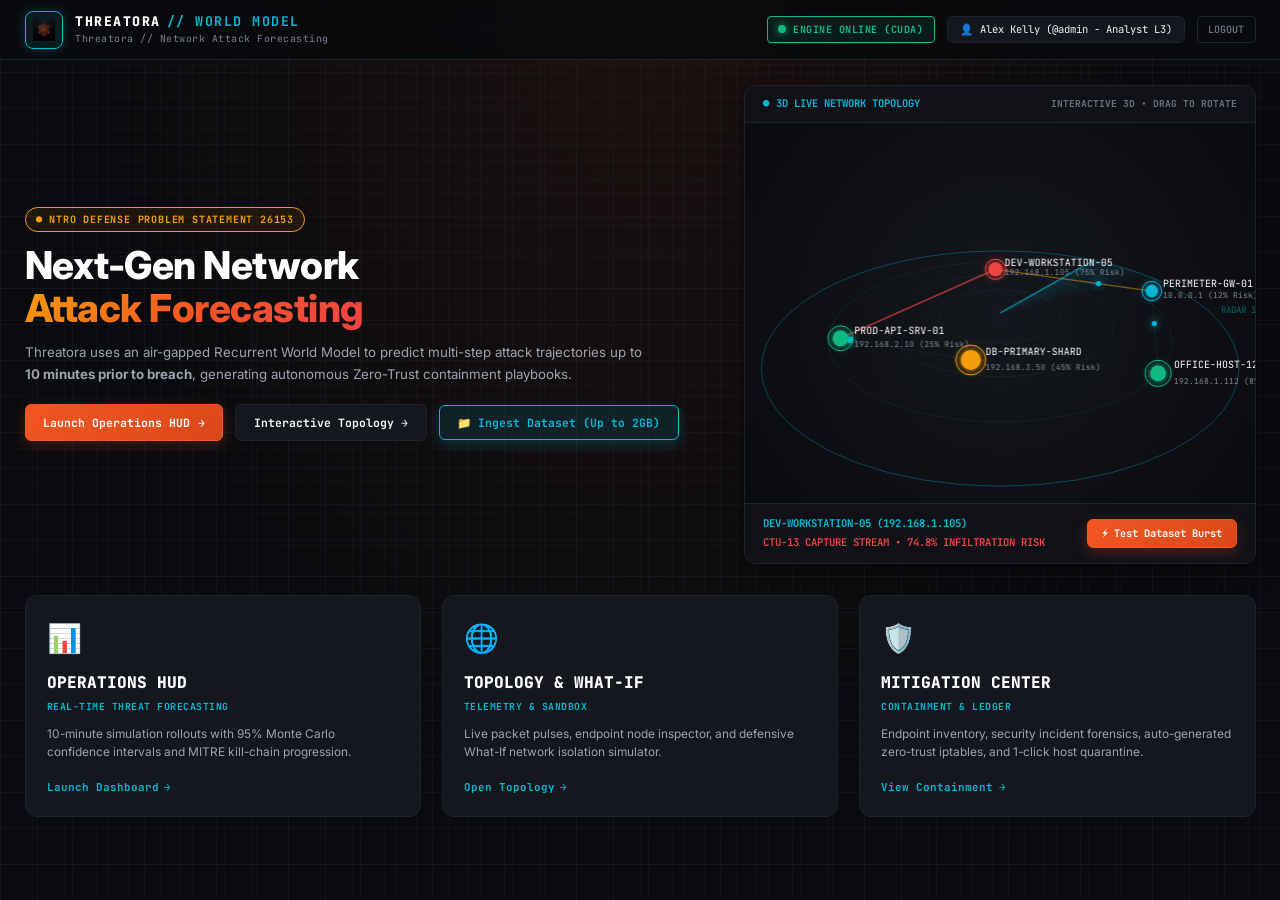
==== templates/index.html @ 0b809f0c "feat: complete Threatora defense terminal, 2.5GB chunked ingestion, SSE streaming, and full document" ====
<!DOCTYPE html>
<html lang="en">
<head>
  <meta charset="UTF-8">
  <meta name="viewport" content="width=device-width, initial-scale=1.0">
  <title>Threatora // Attack Forecasting World Model (NTRO PS 26153)</title>

  <!-- Google Fonts: Inter & JetBrains Mono -->
  <link rel="preconnect" href="https://fonts.googleapis.com">
  <link rel="preconnect" href="https://fonts.gstatic.com" crossorigin>
  <link href="https://fonts.googleapis.com/css2?family=Inter:wght@400;500;600;700;800&family=JetBrains+Mono:wght@400;600;700;800&display=swap" rel="stylesheet">

  <!-- Retro Cyber Defense Design System -->
  <link rel="stylesheet" href="/static/css/cyberpunk.css">
  <link rel="stylesheet" href="/static/css/style.css">
  <link rel="icon" type="image/png" href="/static/images/threatora_logo.png">
</head>
<body>

  <!-- Top Navigation Bar -->
  <header class="topbar">
    <a href="/" class="brand-wrapper">
      <div class="brand-shield">
        <img src="/static/images/threatora_logo.png" alt="Threatora Shield Logo" onerror="this.src='/server/static/images/threatora_logo.png'">
      </div>
      <div class="brand-text">
        <div class="brand-title">
          <span>THREATORA</span>
          <span class="accent-cyan">// WORLD MODEL</span>
        </div>
        <div class="brand-subtitle">Threatora // Network Attack Forecasting</div>
      </div>
    </a>

    <div class="topbar-right">
      <!-- Engine Online Status Badge -->
      <div class="status-badge" id="engineStatusBadge">
        <span class="led-pulse"></span>
        <span>ENGINE ONLINE (CUDA)</span>
      </div>

      <!-- User Chip -->
      <div class="user-chip" id="userChip">
        <span class="user-chip-icon">👤</span>
        <span id="userChipText">Alex Kelly (@admin - Analyst L3)</span>
      </div>

      <!-- Logout Button -->
      <a href="/logout" class="btn-logout">LOGOUT</a>
    </div>
  </header>

  <!-- Main Container -->
  <main class="app-container">

    <!-- Sub-Header & Hero Section -->
    <section class="hero-section">
      <!-- Hero Left: Title, Badges, and Action Bar -->
      <div class="hero-left">
        <div class="category-pill">
          <span>●</span>
          <span>NTRO DEFENSE PROBLEM STATEMENT 26153</span>
        </div>

        <h1 class="main-heading">
          Next-Gen Network<br>
          <span class="accent-gradient">Attack Forecasting</span>
        </h1>

        <p class="hero-subtitle">
          Threatora uses an air-gapped Recurrent World Model to predict multi-step attack trajectories up to <strong>10 minutes prior to breach</strong>, generating autonomous Zero-Trust containment playbooks.
        </p>

        <!-- Action Bar -->
        <div class="action-bar">
          <a href="/dashboard" class="btn-cyber btn-primary">
            <span>Launch Operations HUD</span>
            <span>&rarr;</span>
          </a>
          <a href="/visualizations" class="btn-cyber btn-secondary">
            <span>Interactive Topology</span>
            <span>&rarr;</span>
          </a>
          <button type="button" class="btn-cyber btn-ingest" id="btnIngestDataset">
            <span>📁 Ingest Dataset (Up to 2GB)</span>
          </button>
          <!-- Hidden Chunk File Input -->
          <input type="file" id="chunkFileInput" accept=".pcap,.pcapng,.cap,.csv,.tsv,.txt,.binetflow" style="display: none;">
        </div>

        <!-- 10MB Chunked Upload Progress Bar -->
        <div class="upload-progress-container" id="uploadProgressContainer">
          <div class="upload-progress-info">
            <span id="uploadProgressChunks">Chunk 0/0</span>
            <span id="uploadProgressBytes">0 MB / 0 MB</span>
            <span id="uploadProgressPct" style="color: var(--neon-cyan); font-weight: 700;">0%</span>
          </div>
          <div class="upload-progress-track">
            <div class="upload-progress-fill" id="uploadProgressFill"></div>
          </div>
        </div>
      </div>

      <!-- Hero Right: 3D Topology Radar -->
      <div class="hero-right">
        <div class="radar-card">
          <div class="radar-header">
            <div class="radar-header-left">
              <span>●</span>
              <span>3D LIVE NETWORK TOPOLOGY</span>
            </div>
            <div class="radar-header-right">INTERACTIVE 3D &bull; DRAG TO ROTATE</div>
          </div>

          <div class="radar-canvas-wrap">
            <canvas id="radarCanvas"></canvas>
          </div>

          <div class="radar-footer">
            <div class="radar-readout">
              <span class="radar-readout-node">DEV-WORKSTATION-05 (192.168.1.105)</span>
              <span class="radar-readout-risk" id="targetNodeRisk">CTU-13 CAPTURE STREAM &bull; 74.8% INFILTRATION RISK</span>
            </div>
            <button type="button" class="btn-cyber btn-primary" id="btnDatasetBurst" style="padding: 0.45rem 1rem; font-size: 0.74rem;">
              <span>⚡ Test Dataset Burst</span>
            </button>
          </div>
        </div>
      </div>
    </section>

    <!-- Three Module Cards Grid -->
    <section class="modules-grid">
      <!-- Card 1: Operations HUD -->
      <a href="/dashboard" class="module-card">
        <div>
          <div class="module-icon">📊</div>
          <h2 class="module-title">OPERATIONS HUD</h2>
          <div class="module-tag">REAL-TIME THREAT FORECASTING</div>
          <p class="module-desc">
            10-minute simulation rollouts with 95% Monte Carlo confidence intervals and MITRE kill-chain progression.
          </p>
        </div>
        <div class="module-link">
          <span>Launch Dashboard</span>
          <span>&rarr;</span>
        </div>
      </a>

      <!-- Card 2: Topology & What-If -->
      <a href="/visualizations" class="module-card">
        <div>
          <div class="module-icon">🌐</div>
          <h2 class="module-title">TOPOLOGY & WHAT-IF</h2>
          <div class="module-tag">TELEMETRY & SANDBOX</div>
          <p class="module-desc">
            Live packet pulses, endpoint node inspector, and defensive What-If network isolation simulator.
          </p>
        </div>
        <div class="module-link">
          <span>Open Topology</span>
          <span>&rarr;</span>
        </div>
      </a>

      <!-- Card 3: Mitigation Center -->
      <a href="/mitigation" class="module-card">
        <div>
          <div class="module-icon">🛡️</div>
          <h2 class="module-title">MITIGATION CENTER</h2>
          <div class="module-tag">CONTAINMENT & LEDGER</div>
          <p class="module-desc">
            Endpoint inventory, security incident forensics, auto-generated zero-trust iptables, and 1-click host quarantine.
          </p>
        </div>
        <div class="module-link">
          <span>View Containment</span>
          <span>&rarr;</span>
        </div>
      </a>
    </section>

  </main>

  <!-- Zero-Trust 403 Access Denied Role Elevation Modal -->
  <div class="modal-backdrop" id="accessDeniedModal" onclick="if(event.target===this)closeModal()">
    <div class="modal-window">
      <div class="modal-header">
        <div class="modal-title">
          <span>⛔</span>
          <span>403 Access Denied // Elevated Clearance Required</span>
        </div>
        <button type="button" class="modal-close" onclick="closeModal()">&times;</button>
      </div>
      <div class="modal-body">
        <div class="modal-alert-box">
          <div class="modal-alert-heading">Zero-Trust Policy Enforcement</div>
          <div class="modal-alert-desc" id="modalDeniedReason">
            Action requires elevated operational clearance.
          </div>
        </div>
        <p class="modal-text">
          Containment operations, raw packet burst injection, and host isolation are strictly restricted to Level 5 operational personnel under defense directive NTRO PS 26153.
        </p>
      </div>
      <div class="modal-footer">
        <button type="button" class="btn-cyber btn-secondary" onclick="closeModal()">Dismiss</button>
        <button type="button" class="btn-cyber btn-elevate" id="btnElevateRole">
          <span>⚡ Elevate to Chief CISO (Level 5)</span>
        </button>
      </div>
    </div>
  </div>

  <!-- Toast Container -->
  <div class="toast-container" id="toastContainer"></div>

  <!-- JavaScript Scripts -->
  <script src="/static/js/topology.js"></script>
  <script src="/static/js/app.js"></script>

</body>
</html>
---- static/css/cyberpunk.css ----
/**
 * Threatora Tactical Cyberpunk SOC Design System (NTRO PS 26153)
 * High-Performance Enterprise Cyber Defense & Network Traffic World Model UI
 * 100% English Interface
 */

:root {
  /* Dark Cyberpunk / Defense Terminal Canvas & Container Layers */
  --bg-space: #0a0b0e;         /* Deep terminal canvas (#0a0b0e) */
  --bg-base: #101217;          /* Base structural background */
  --bg-surface: #14171d;       /* Card containers (#14171d) */
  --bg-card: #14171d;          /* Card containers (#14171d) */
  --bg-card-hover: #1b2028;    /* Interactive card hover */
  --bg-glass: rgba(20, 23, 29, 0.94);

  /* Terminal Cyan / Teal (#06b6d4) Signature Terminal Accent */
  --neon-cyan: #06b6d4;        /* Terminal Cyan (#06b6d4) */
  --neon-cyan-glow: rgba(6, 182, 212, 0.28);
  --neon-cyan-tint: rgba(6, 182, 212, 0.12);

  /* Breach Red (#ef4444) Alert & Breach Accent */
  --neon-crimson: #ef4444;     /* Breach Red (#ef4444) */
  --neon-crimson-glow: rgba(239, 68, 68, 0.28);
  --neon-crimson-tint: rgba(239, 68, 68, 0.12);

  /* Online Emerald (#10b981) Verified Online / Safe Status */
  --neon-emerald: #10b981;     /* Online Emerald (#10b981) */
  --neon-emerald-glow: rgba(16, 185, 129, 0.25);
  --neon-emerald-tint: rgba(16, 185, 129, 0.12);

  /* Alert Amber (#f59e0b) Warning / Elevated Threat Accent */
  --neon-amber: #f59e0b;       /* Alert Amber (#f59e0b) */
  --neon-amber-glow: rgba(245, 158, 11, 0.28);
  --neon-amber-tint: rgba(245, 158, 11, 0.12);

  /* Signature Orange Accent */
  --neon-orange: #F25623;
  --neon-orange-glow: rgba(242, 86, 35, 0.25);
  --neon-orange-tint: rgba(242, 86, 35, 0.12);

  --neon-purple: #8b5cf6;
  --neon-purple-glow: rgba(139, 92, 246, 0.25);
  --neon-purple-tint: rgba(139, 92, 246, 0.12);

  /* Defense Terminal Borders (#1e232d) & Dividers */
  --border-subtle: #191e26;
  --border-card: #1e232d;      /* Terminal Borders (#1e232d) */
  --border-active: #06b6d4;    /* Active Cyan Accent */
  --border-danger: #ef4444;    /* Danger Red Border */

  /* Crisp Typography */
  --text-main: #FFFFFF;        /* Pure Crisp White */
  --text-secondary: #DEDEDE;   /* Secondary Light Gray */
  --text-muted: #8E8E8E;       /* Clear Muted Gray */
  --text-cyan: #06b6d4;        /* Terminal Cyan */
  --text-crimson: #ef4444;     /* Breach Red */
  --text-emerald: #10b981;     /* Online Emerald */
  --text-amber: #f59e0b;       /* Alert Amber */

  --font-ui: 'Inter', -apple-system, BlinkMacSystemFont, "Segoe UI", Roboto, sans-serif;
  --font-mono: 'JetBrains Mono', 'Fira Code', monospace;
  --font-header: 'Inter', sans-serif;
}

/* Base Reset */
*, *::before, *::after {
  box-sizing: border-box;
  margin: 0;
  padding: 0;
}

html, body {
  background-color: var(--bg-space);
  color: var(--text-main);
  font-family: var(--font-ui);
  min-height: 100vh;
  line-height: 1.5;
  -webkit-font-smoothing: antialiased;
  -moz-osx-font-smoothing: grayscale;
  overflow-x: hidden;
}

/* Background Cyber Grid with Warm Orange Radial Accent */
body {
  background-image: 
    linear-gradient(rgba(255, 255, 255, 0.02) 1px, transparent 1px),
    linear-gradient(90deg, rgba(255, 255, 255, 0.02) 1px, transparent 1px),
    radial-gradient(ellipse at 50% 0%, rgba(242, 86, 35, 0.08) 0%, transparent 60%);
  background-size: 32px 32px, 32px 32px, 100% 100%;
  background-attachment: fixed;
}

/* Custom Scrollbars */
::-webkit-scrollbar {
  width: 7px;
  height: 7px;
}
::-webkit-scrollbar-track {
  background: var(--bg-base);
}
::-webkit-scrollbar-thumb {
  background: var(--border-card);
  border-radius: 3px;
}
::-webkit-scrollbar-thumb:hover {
  background: var(--neon-cyan);
}

/* Monospace Helpers */
.mono {
  font-family: var(--font-mono);
}

/* Top Tactical Navigation Bar */
.cyber-navbar {
  position: sticky;
  top: 0;
  z-index: 200;
  display: flex;
  justify-content: space-between;
  align-items: center;
  background: rgba(23, 23, 23, 0.96);
  backdrop-filter: blur(14px);
  border-bottom: 1px solid var(--border-subtle);
  padding: 12px 28px;
  box-shadow: 0 4px 20px rgba(0, 0, 0, 0.6);
}

.brand-wrapper {
  display: flex;
  align-items: center;
  gap: 14px;
  text-decoration: none;
  color: var(--text-main);
}

.brand-shield {
  width: 42px;
  height: 42px;
  background: #171717;
  border: 1.5px solid var(--neon-cyan);
  border-radius: 10px;
  display: flex;
  align-items: center;
  justify-content: center;
  box-shadow: 0 0 14px rgba(242, 86, 35, 0.35);
  position: relative;
  overflow: hidden;
  padding: 0;
  flex-shrink: 0;
}

.brand-logo-img {
  width: 100%;
  height: 100%;
  object-fit: cover;
  transform: scale(1.32);
  display: block;
}

.brand-title-box {
  display: flex;
  flex-direction: column;
}

.brand-title {
  font-size: 1.25rem;
  font-weight: 800;
  letter-spacing: 0.5px;
  color: #ffffff;
  display: flex;
  align-items: center;
  gap: 8px;
}

.brand-subtitle {
  font-family: var(--font-ui);
  font-size: 0.72rem;
  font-weight: 500;
  color: var(--neon-cyan);
  letter-spacing: 0.5px;
}

.nav-actions {
  display: flex;
  align-items: center;
  gap: 16px;
}

/* Status Capsules */
.status-pill {
  display: inline-flex;
  align-items: center;
  gap: 8px;
  padding: 5px 12px;
  border-radius: 9999px;
  font-family: var(--font-ui);
  font-size: 0.75rem;
  font-weight: 600;
  letter-spacing: 0.2px;
  border: 1px solid;
}

.status-pill-green {
  background: rgba(16, 185, 129, 0.1);
  border-color: #10b981;
  color: #10b981;
}

.status-pill-crimson {
  background: rgba(242, 86, 35, 0.12);
  border-color: #F25623;
  color: #F25623;
}

.status-pill-cyan {
  background: rgba(242, 86, 35, 0.1);
  border-color: #F25623;
  color: #F25623;
}

.beacon-dot {
  width: 7px;
  height: 7px;
  border-radius: 50%;
  background: currentColor;
  animation: pulseBeacon 1.8s infinite;
}

@keyframes pulseBeacon {
  0% { transform: scale(0.9); opacity: 0.8; }
  50% { transform: scale(1.3); opacity: 1; box-shadow: 0 0 8px currentColor; }
  100% { transform: scale(0.9); opacity: 0.8; }
}

/* Clearance & Role Badge */
.clearance-pill {
  font-family: var(--font-ui);
  font-size: 0.74rem;
  font-weight: 600;
  padding: 4px 10px;
  border-radius: 6px;
  border: 1px solid;
  letter-spacing: 0.2px;
}

/* Clean Professional Navigation Tabs Bar */
.tactical-tab-bar {
  display: flex;
  gap: 8px;
  padding: 10px 28px;
  background: #171717;
  border-bottom: 1px solid var(--border-subtle);
  overflow-x: auto;
}

.tab-btn {
  background: transparent;
  border: 1px solid transparent;
  color: var(--text-secondary);
  font-family: var(--font-ui);
  font-size: 0.88rem;
  font-weight: 500;
  padding: 8px 18px;
  border-radius: 8px;
  cursor: pointer;
  display: inline-flex;
  align-items: center;
  gap: 8px;
  transition: all 0.2s ease;
  white-space: nowrap;
  text-decoration: none;
  letter-spacing: normal;
}

.tab-btn:hover {
  background: #242424;
  color: #ffffff;
}

.tab-btn.active {
  background: #242424;
  color: #F25623;
  border: 1px solid #F25623;
  font-weight: 600;
  box-shadow: 0 0 12px rgba(242, 86, 35, 0.2);
}

/* Page Layout */
.app-container {
  padding: 24px 28px 48px;
  max-width: 1680px;
  margin: 0 auto;
}

.tab-view {
  display: none;
}
.tab-view.active {
  display: block;
  animation: fadeInView 0.25s ease;
}

@keyframes fadeInView {
  from { opacity: 0; transform: translateY(6px); }
  to { opacity: 1; transform: translateY(0); }
}

/* Top Control Bar */
.control-banner {
  display: flex;
  justify-content: space-between;
  align-items: center;
  flex-wrap: wrap;
  gap: 16px;
  background: var(--bg-surface);
  border: 1px solid var(--border-card);
  border-radius: 12px;
  padding: 14px 20px;
  margin-bottom: 24px;
  box-shadow: 0 4px 16px rgba(0, 0, 0, 0.3);
}

.banner-left, .banner-right {
  display: flex;
  align-items: center;
  gap: 12px;
  flex-wrap: wrap;
}

/* Cyber Buttons */
.btn-cyber {
  background: var(--bg-card);
  border: 1px solid var(--border-card);
  color: var(--text-main);
  font-family: var(--font-mono);
  font-size: 0.8rem;
  font-weight: 600;
  padding: 8px 16px;
  border-radius: 8px;
  cursor: pointer;
  display: inline-flex;
  align-items: center;
  gap: 8px;
  transition: all 0.2s ease;
  text-decoration: none;
}

.btn-cyber:hover {
  background: var(--bg-card-hover);
  border-color: var(--border-active);
  color: var(--neon-cyan);
  box-shadow: 0 0 10px var(--neon-cyan-tint);
}

.btn-cyber-primary {
  background: linear-gradient(135deg, rgba(0, 240, 255, 0.2), rgba(0, 163, 255, 0.3));
  border-color: var(--neon-cyan);
  color: #ffffff;
  box-shadow: 0 0 14px var(--neon-cyan-glow);
}
.btn-cyber-primary:hover {
  background: linear-gradient(135deg, rgba(0, 240, 255, 0.35), rgba(0, 163, 255, 0.45));
  border-color: #ffffff;
  box-shadow: 0 0 20px var(--neon-cyan-glow);
  color: #ffffff;
}

.btn-cyber-danger {
  background: linear-gradient(135deg, rgba(255, 0, 85, 0.25), rgba(200, 0, 60, 0.35));
  border-color: var(--neon-crimson);
  color: #ffffff;
  box-shadow: 0 0 14px var(--neon-crimson-glow);
}
.btn-cyber-danger:hover {
  background: linear-gradient(135deg, rgba(255, 0, 85, 0.4), rgba(200, 0, 60, 0.5));
  border-color: #ffffff;
  box-shadow: 0 0 22px var(--neon-crimson-glow);
  color: #ffffff;
}

.btn-cyber-outline {
  background: transparent;
  border-color: var(--border-card);
  color: var(--text-secondary);
}

/* Key Metrics Grid - 2 Clean High-Impact Cards */
.metrics-grid {
  display: grid;
  grid-template-columns: repeat(2, 1fr);
  gap: 18px;
  margin-bottom: 24px;
}

@media (max-width: 768px) {
  .metrics-grid {
    grid-template-columns: 1fr;
  }
}

.metric-card {
  background: var(--bg-surface);
  border: 1px solid var(--border-card);
  border-radius: 12px;
  padding: 18px 20px;
  position: relative;
  overflow: hidden;
  box-shadow: 0 4px 16px rgba(0, 0, 0, 0.25);
  transition: transform 0.2s ease, border-color 0.2s ease;
}

.metric-card:hover {
  border-color: var(--border-active);
  transform: translateY(-2px);
}

.metric-card::before {
  content: "";
  position: absolute;
  top: 0;
  left: 0;
  width: 4px;
  height: 100%;
  background: var(--neon-cyan);
}

.metric-card.danger::before {
  background: var(--neon-crimson);
}
.metric-card.warning::before {
  background: var(--neon-amber);
}
.metric-card.success::before {
  background: var(--neon-emerald);
}
.metric-card.purple::before {
  background: var(--neon-purple);
}

.metric-header {
  display: flex;
  justify-content: space-between;
  align-items: center;
  margin-bottom: 8px;
}

.metric-title {
  font-family: var(--font-mono);
  font-size: 0.72rem;
  color: var(--text-muted);
  text-transform: uppercase;
  letter-spacing: 0.5px;
}

.metric-icon {
  font-size: 1rem;
}

.metric-value {
  font-size: 1.85rem;
  font-weight: 800;
  font-family: var(--font-ui);
  letter-spacing: -0.5px;
  color: var(--text-main);
  line-height: 1.1;
  margin-bottom: 4px;
}

.metric-subtitle {
  font-size: 0.75rem;
  color: var(--text-muted);
}

/* Tactical HUD Panels */
.cyber-panel {
  background: var(--bg-surface);
  border: 1px solid var(--border-card);
  border-radius: 12px;
  padding: 22px;
  margin-bottom: 24px;
  position: relative;
  box-shadow: 0 4px 16px rgba(0, 0, 0, 0.2);
}

/* HUD Corner Brackets - Subtle Orange Precision */
.corner-hud::before, .corner-hud::after {
  content: "";
  position: absolute;
  width: 8px;
  height: 8px;
  pointer-events: none;
}
.corner-hud::before {
  top: -1px;
  left: -1px;
  border-top: 2px solid rgba(242, 86, 35, 0.45);
  border-left: 2px solid rgba(242, 86, 35, 0.45);
}
.corner-hud::after {
  bottom: -1px;
  right: -1px;
  border-bottom: 2px solid rgba(242, 86, 35, 0.45);
  border-right: 2px solid rgba(242, 86, 35, 0.45);
}

.panel-header {
  display: flex;
  justify-content: space-between;
  align-items: center;
  border-bottom: 1px solid var(--border-subtle);
  padding-bottom: 14px;
  margin-bottom: 18px;
}

.panel-title {
  font-size: 1rem;
  font-weight: 700;
  letter-spacing: 0.3px;
  color: var(--text-main);
  display: flex;
  align-items: center;
  gap: 10px;
}

.panel-tag {
  font-family: var(--font-mono);
  font-size: 0.68rem;
  padding: 2px 8px;
  border-radius: 4px;
  background: var(--neon-cyan-tint);
  border: 1px solid var(--neon-cyan);
  color: var(--neon-cyan);
}

/* Main Two-Column Grid */
.dashboard-grid {
  display: grid;
  grid-template-columns: 2fr 1fr;
  gap: 24px;
  margin-bottom: 24px;
}

@media (max-width: 1100px) {
  .dashboard-grid {
    grid-template-columns: 1fr;
  }
}

/* MITRE ATT&CK Kill-Chain Progress Strip */
.mitre-radar-strip {
  display: grid;
  grid-template-columns: repeat(5, 1fr);
  gap: 8px;
  margin-top: 18px;
  margin-bottom: 18px;
}

.mitre-step-box {
  background: var(--bg-card);
  border: 1px solid var(--border-card);
  border-radius: 8px;
  padding: 10px;
  text-align: center;
  position: relative;
  transition: all 0.2s ease;
}

.mitre-step-box .step-num {
  font-family: var(--font-mono);
  font-size: 0.65rem;
  color: var(--text-muted);
  text-transform: uppercase;
}

.mitre-step-box .step-name {
  font-size: 0.78rem;
  font-weight: 700;
  color: var(--text-secondary);
  margin-top: 2px;
}

.mitre-step-box.passed {
  border-color: rgba(255, 183, 3, 0.4);
  background: var(--neon-amber-tint);
}
.mitre-step-box.passed .step-name {
  color: var(--neon-amber);
}

.mitre-step-box.active {
  border-color: var(--neon-crimson);
  background: var(--neon-crimson-tint);
  box-shadow: 0 0 14px var(--neon-crimson-glow);
}
.mitre-step-box.active .step-name {
  color: var(--neon-crimson);
}
.mitre-step-box.active::after {
  content: "ACTIVE THREAT";
  position: absolute;
  top: -8px;
  right: 8px;
  background: var(--neon-crimson);
  color: #fff;
  font-family: var(--font-mono);
  font-size: 0.55rem;
  font-weight: 700;
  padding: 1px 5px;
  border-radius: 3px;
  letter-spacing: 0.5px;
}

/* Tactical Trajectory Toggle Buttons */
.trajectory-toggle-btn {
  background: #202020;
  border: 1px solid var(--border-card);
  color: var(--text-muted);
  font-family: var(--font-mono);
  font-size: 0.68rem;
  font-weight: 600;
  padding: 4px 10px;
  border-radius: 6px;
  cursor: pointer;
  transition: all 0.2s ease;
  display: inline-flex;
  align-items: center;
  gap: 5px;
}

.trajectory-toggle-btn:hover {
  background: #2a2a2a;
  color: #ffffff;
  border-color: #F25623;
}

.trajectory-toggle-btn.active {
  background: rgba(242, 86, 35, 0.15);
  border-color: #F25623;
  color: #F25623;
  box-shadow: 0 0 10px rgba(242, 86, 35, 0.2);
}

/* Enhanced Canvas Timeline Chart Container */
.timeline-container {
  position: relative;
  width: 100%;
  height: 300px;
  background: #141414;
  border: 1px solid var(--border-card);
  border-radius: 12px;
  overflow: hidden;
  margin-bottom: 16px;
  display: flex;
  flex-direction: column;
}

canvas#timelineChart {
  width: 100%;
  flex: 1;
  min-height: 250px;
  display: block;
  cursor: crosshair;
}

.timeline-hud-legend {
  display: flex;
  justify-content: space-between;
  align-items: center;
  padding: 6px 14px;
  background: rgba(20, 20, 20, 0.95);
  border-top: 1px solid #282828;
  font-size: 0.70rem;
  color: var(--text-muted);
  flex-wrap: wrap;
  gap: 10px;
  user-select: none;
}

.legend-group {
  display: flex;
  align-items: center;
  gap: 14px;
  flex-wrap: wrap;
}

.legend-item {
  display: inline-flex;
  align-items: center;
  gap: 6px;
}

.legend-dot {
  width: 8px;
  height: 8px;
  border-radius: 50%;
  display: inline-block;
}

.legend-swatch {
  width: 14px;
  height: 8px;
  border-radius: 2px;
  display: inline-block;
}

.legend-line {
  width: 16px;
  height: 0;
  display: inline-block;
}

/* SOC Incident & Containment Box */
.soc-incident-box {
  background: var(--neon-crimson-tint);
  border: 1px solid var(--neon-crimson);
  border-radius: 10px;
  padding: 16px 18px;
  margin-top: 18px;
  box-shadow: 0 0 20px rgba(255, 0, 85, 0.15);
}

.soc-header-row {
  display: flex;
  justify-content: space-between;
  align-items: center;
  margin-bottom: 12px;
}

.soc-playbook-badge {
  font-family: var(--font-mono);
  font-size: 0.72rem;
  font-weight: 700;
  padding: 3px 8px;
  border-radius: 4px;
  background: rgba(255, 0, 85, 0.2);
  border: 1px solid var(--neon-crimson);
  color: var(--neon-crimson);
}

.soc-body-grid {
  display: grid;
  grid-template-columns: 1fr 1fr;
  gap: 14px;
  margin-bottom: 14px;
}

@media (max-width: 768px) {
  .soc-body-grid {
    grid-template-columns: 1fr;
  }
}

.soc-info-block {
  background: rgba(10, 13, 20, 0.75);
  border: 1px solid var(--border-subtle);
  border-radius: 8px;
  padding: 12px;
}

.soc-label {
  font-family: var(--font-mono);
  font-size: 0.68rem;
  color: var(--text-muted);
  text-transform: uppercase;
  margin-bottom: 4px;
}

.soc-text {
  font-size: 0.8rem;
  color: var(--text-main);
  line-height: 1.45;
  white-space: pre-line;
}

/* Feature Saliency Bars */
.feat-bar-list {
  display: flex;
  flex-direction: column;
  gap: 12px;
}

.feat-bar-row {
  display: flex;
  flex-direction: column;
  gap: 4px;
}

.feat-header {
  display: flex;
  justify-content: space-between;
  font-size: 0.78rem;
  font-family: var(--font-mono);
}

.feat-track {
  width: 100%;
  height: 6px;
  background: var(--bg-card);
  border-radius: 999px;
  overflow: hidden;
}

.feat-fill {
  height: 100%;
  background: linear-gradient(90deg, var(--neon-cyan), var(--neon-crimson));
  border-radius: 999px;
  transition: width 0.4s ease;
}

/* Topology Interactive Canvas */
.topology-container {
  width: 100%;
  height: 520px;
  background: radial-gradient(circle at 50% 50%, #0e1422 0%, #06080d 100%);
  border: 1px solid var(--border-card);
  border-radius: 12px;
  position: relative;
  overflow: hidden;
  box-shadow: inset 0 0 40px rgba(0, 0, 0, 0.8);
}

canvas#topologyCanvas {
  width: 100%;
  height: 100%;
  cursor: grab;
}
canvas#topologyCanvas:active {
  cursor: grabbing;
}

.topology-hud-overlay {
  position: absolute;
  top: 16px;
  left: 16px;
  background: rgba(10, 13, 20, 0.85);
  border: 1px solid var(--border-card);
  backdrop-filter: blur(8px);
  padding: 10px 14px;
  border-radius: 8px;
  font-family: var(--font-mono);
  font-size: 0.74rem;
  color: var(--text-muted);
  pointer-events: none;
}

.topology-controls {
  position: absolute;
  bottom: 16px;
  right: 16px;
  display: flex;
  gap: 8px;
}

/* Node Inspector Drawer */
.node-inspector {
  position: absolute;
  top: 16px;
  right: 16px;
  width: 320px;
  background: rgba(15, 20, 32, 0.95);
  border: 1px solid var(--border-card);
  border-radius: 10px;
  padding: 16px;
  box-shadow: 0 8px 32px rgba(0, 0, 0, 0.7);
  display: none;
  z-index: 10;
  backdrop-filter: blur(12px);
}
.node-inspector.open {
  display: block;
  animation: fadeInRight 0.2s ease;
}

@keyframes fadeInRight {
  from { opacity: 0; transform: translateX(10px); }
  to { opacity: 1; transform: translateX(0); }
}

/* Cyber Data Tables */
.cyber-table-wrapper {
  overflow-x: auto;
  border-radius: 10px;
  border: 1px solid var(--border-card);
}

.cyber-table {
  width: 100%;
  border-collapse: collapse;
  font-size: 0.82rem;
  text-align: left;
}

.cyber-table th {
  background: var(--bg-card);
  color: var(--text-muted);
  font-family: var(--font-mono);
  font-size: 0.72rem;
  text-transform: uppercase;
  letter-spacing: 0.5px;
  padding: 12px 16px;
  border-bottom: 1px solid var(--border-card);
}

.cyber-table td {
  padding: 12px 16px;
  border-bottom: 1px solid var(--border-subtle);
  color: var(--text-main);
  background: var(--bg-surface);
}

.cyber-table tr:hover td {
  background: var(--bg-card-hover);
}

/* Status Badges */
.badge-threat {
  font-family: var(--font-mono);
  font-size: 0.7rem;
  font-weight: 700;
  padding: 3px 8px;
  border-radius: 4px;
  background: var(--neon-crimson-tint);
  border: 1px solid var(--neon-crimson);
  color: var(--neon-crimson);
  display: inline-flex;
  align-items: center;
  gap: 4px;
}

.badge-benign {
  font-family: var(--font-mono);
  font-size: 0.7rem;
  font-weight: 700;
  padding: 3px 8px;
  border-radius: 4px;
  background: var(--neon-emerald-tint);
  border: 1px solid var(--neon-emerald);
  color: var(--neon-emerald);
  display: inline-flex;
  align-items: center;
  gap: 4px;
}

.badge-isolated {
  font-family: var(--font-mono);
  font-size: 0.7rem;
  font-weight: 700;
  padding: 3px 8px;
  border-radius: 4px;
  background: rgba(148, 163, 184, 0.15);
  border: 1px solid #64748b;
  color: #94a3b8;
  display: inline-flex;
  align-items: center;
  gap: 4px;
}

/* Modals */
.cyber-modal-backdrop {
  position: fixed;
  top: 0;
  left: 0;
  width: 100vw;
  height: 100vh;
  background: rgba(6, 8, 13, 0.85);
  backdrop-filter: blur(10px);
  display: flex;
  align-items: center;
  justify-content: center;
  z-index: 1000;
  opacity: 0;
  pointer-events: none;
  transition: opacity 0.2s ease;
}

.cyber-modal-backdrop.show {
  opacity: 1;
  pointer-events: auto;
}

.cyber-modal {
  background: var(--bg-surface);
  border: 1px solid var(--border-card);
  border-radius: 14px;
  width: 90%;
  max-width: 680px;
  box-shadow: 0 16px 48px rgba(0, 0, 0, 0.8), 0 0 20px var(--neon-cyan-tint);
  position: relative;
  overflow: hidden;
}

.cyber-modal-header {
  display: flex;
  justify-content: space-between;
  align-items: center;
  padding: 16px 22px;
  border-bottom: 1px solid var(--border-subtle);
  background: var(--bg-card);
}

.cyber-modal-body {
  padding: 22px;
  max-height: 75vh;
  overflow-y: auto;
}

.cyber-modal-footer {
  padding: 14px 22px;
  border-top: 1px solid var(--border-subtle);
  display: flex;
  justify-content: flex-end;
  gap: 12px;
  background: var(--bg-card);
}

/* Toast Notifications */
.toast-container {
  position: fixed;
  bottom: 24px;
  right: 24px;
  z-index: 2000;
  display: flex;
  flex-direction: column;
  gap: 10px;
  pointer-events: none;
}

.toast-msg {
  pointer-events: auto;
  background: var(--bg-surface);
  border: 1px solid var(--neon-cyan);
  border-radius: 8px;
  padding: 12px 18px;
  color: var(--text-main);
  font-family: var(--font-mono);
  font-size: 0.78rem;
  box-shadow: 0 8px 24px rgba(0, 0, 0, 0.6), 0 0 12px var(--neon-cyan-glow);
  display: flex;
  align-items: center;
  gap: 10px;
  animation: slideToast 0.3s ease;
}

.toast-msg.toast-msg-error {
  border-color: var(--neon-crimson, #ff2244);
  box-shadow: 0 8px 24px rgba(0, 0, 0, 0.7), 0 0 12px rgba(255, 34, 68, 0.4);
  color: #ffcdd2;
}

@keyframes slideToast {
  from { opacity: 0; transform: translateY(12px); }
  to { opacity: 1; transform: translateY(0); }
}

/* Code & Command Boxes */
.code-box {
  background: var(--bg-base);
  border: 1px solid var(--border-subtle);
  border-radius: 6px;
  padding: 12px;
  font-family: var(--font-mono);
  font-size: 0.76rem;
  color: var(--neon-emerald);
  overflow-x: auto;
  line-height: 1.5;
}

/* Form Controls */
.cyber-select, .cyber-input {
  background: var(--bg-card);
  border: 1px solid var(--border-card);
  color: var(--text-main);
  font-family: var(--font-mono);
  font-size: 0.8rem;
  padding: 8px 12px;
  border-radius: 6px;
  outline: none;
  transition: border-color 0.2s ease;
}

.cyber-select:focus, .cyber-input:focus {
  border-color: var(--neon-cyan);
  box-shadow: 0 0 8px var(--neon-cyan-tint);
}

/* ========================================================================= */
/* CINEMA-GRADE HERO & ENTERPRISE SHOWCASE STYLES (Awwwards / Agency Level)  */
/* ========================================================================= */

.hero-cinema {
  display: grid;
  grid-template-columns: 1.15fr 0.85fr;
  align-items: center;
  gap: 48px;
  padding: 40px 0 80px;
  position: relative;
}

@media (max-width: 1024px) {
  .hero-cinema {
    grid-template-columns: 1fr;
    gap: 40px;
    padding: 20px 0 60px;
  }
}

.hero-tag-pill {
  display: inline-flex;
  align-items: center;
  gap: 8px;
  padding: 6px 14px;
  border-radius: 9999px;
  background: rgba(242, 86, 35, 0.1);
  border: 1px solid rgba(242, 86, 35, 0.4);
  color: #F25623;
  font-family: var(--font-mono);
  font-size: 0.72rem;
  font-weight: 700;
  letter-spacing: 0.5px;
  margin-bottom: 18px;
}

.hero-tag-dot {
  width: 6px;
  height: 6px;
  border-radius: 50%;
  background: #F25623;
}

.hero-display-title {
  font-size: 3.2rem;
  font-weight: 800;
  letter-spacing: -1.2px;
  line-height: 1.08;
  color: #ffffff;
  margin-bottom: 18px;
  font-family: var(--font-ui);
}

@media (max-width: 768px) {
  .hero-display-title {
    font-size: 2.3rem;
    letter-spacing: -0.5px;
  }
}

.gradient-text-hero {
  background: linear-gradient(135deg, #F25623 0%, #FFA270 100%);
  -webkit-background-clip: text;
  -webkit-text-fill-color: transparent;
  display: inline;
}

.hero-lead-desc {
  font-size: 1.02rem;
  line-height: 1.6;
  color: var(--text-secondary);
  margin-bottom: 28px;
  max-width: 580px;
}

.hero-cta-group {
  display: flex;
  align-items: center;
  gap: 14px;
  flex-wrap: wrap;
  margin-bottom: 36px;
}

.btn-hero-primary {
  background: #F25623;
  color: #ffffff;
  border: none;
  font-family: var(--font-ui);
  font-size: 0.92rem;
  font-weight: 700;
  padding: 12px 28px;
  border-radius: 9999px;
  display: inline-flex;
  align-items: center;
  gap: 10px;
  cursor: pointer;
  text-decoration: none;
  box-shadow: 0 4px 16px rgba(242, 86, 35, 0.35);
  transition: all 0.25s ease;
}

.btn-hero-primary:hover {
  background: #e04412;
  transform: translateY(-2px);
  box-shadow: 0 6px 22px rgba(242, 86, 35, 0.55);
  color: #ffffff;
}

.btn-hero-secondary {
  background: #1c1c1c;
  color: #DEDEDE;
  border: 1px solid #4D4D4D;
  font-family: var(--font-ui);
  font-size: 0.92rem;
  font-weight: 600;
  padding: 12px 24px;
  border-radius: 9999px;
  display: inline-flex;
  align-items: center;
  gap: 8px;
  cursor: pointer;
  text-decoration: none;
  box-shadow: 0 2px 8px rgba(0, 0, 0, 0.3);
  transition: all 0.25s ease;
}

.btn-hero-secondary:hover {
  background: #252525;
  border-color: #F25623;
  color: #F25623;
}

.hero-stats-row {
  display: flex;
  align-items: center;
  gap: 28px;
  padding-top: 20px;
  border-top: 1px solid var(--border-subtle);
  flex-wrap: wrap;
}

.hero-stat-item {
  display: flex;
  flex-direction: column;
  gap: 2px;
}

.hero-stat-num {
  font-size: 1.5rem;
  font-weight: 800;
  font-family: var(--font-mono);
  color: #ffffff;
  line-height: 1.1;
}

.hero-stat-label {
  font-family: var(--font-mono);
  font-size: 0.68rem;
  color: var(--text-muted);
  text-transform: uppercase;
  letter-spacing: 0.5px;
}

.hero-stat-divider {
  width: 1px;
  height: 28px;
  background: var(--border-subtle);
}

/* Hero Right: Interactive 3D Cyber Network Globe Card */
.hero-visual-wrapper {
  position: relative;
  display: flex;
  justify-content: center;
  align-items: center;
  width: 100%;
}

.globe-3d-card {
  width: 100%;
  max-width: 480px;
  background: #171717;
  border: 1px solid #4D4D4D;
  border-radius: 16px;
  overflow: hidden;
  position: relative;
  box-shadow: 0 16px 40px rgba(0, 0, 0, 0.6);
  display: flex;
  flex-direction: column;
  transition: all 0.3s ease;
}

.globe-3d-card:hover {
  border-color: #F25623;
  box-shadow: 0 16px 48px rgba(242, 86, 35, 0.22);
}

.globe-hud-top {
  display: flex;
  justify-content: space-between;
  align-items: center;
  padding: 12px 18px;
  background: rgba(23, 23, 23, 0.92);
  border-bottom: 1px solid var(--border-subtle);
  z-index: 5;
}

.globe-hud-title {
  font-family: var(--font-mono);
  font-size: 0.72rem;
  font-weight: 700;
  color: #F25623;
  letter-spacing: 0.5px;
  display: flex;
  align-items: center;
  gap: 8px;
}

.globe-hud-hint {
  font-family: var(--font-mono);
  font-size: 0.65rem;
  color: var(--text-muted);
  background: #202020;
  border: 1px solid var(--border-subtle);
  padding: 3px 8px;
  border-radius: 4px;
}

.cyber-globe-canvas {
  width: 100%;
  height: 380px;
  display: block;
  cursor: grab;
  background: #121212;
}

.cyber-globe-canvas:active {
  cursor: grabbing;
}

.globe-hud-bottom {
  display: flex;
  justify-content: space-between;
  align-items: center;
  gap: 12px;
  padding: 12px 18px;
  background: rgba(23, 23, 23, 0.95);
  border-top: 1px solid var(--border-subtle);
  z-index: 5;
}

.globe-readout {
  font-family: var(--font-ui);
  font-size: 0.76rem;
  line-height: 1.35;
  transition: opacity 0.2s ease;
}

/* Cyber Terminal Window Component */
.terminal-window {
  background: #171717;
  border: 1px solid #4D4D4D;
  border-radius: 12px;
  overflow: hidden;
  box-shadow: 0 8px 24px rgba(0, 0, 0, 0.4);
  margin-bottom: 32px;
}

.terminal-header {
  background: #1f1f1f;
  padding: 10px 16px;
  border-bottom: 1px solid #333333;
  display: flex;
  justify-content: space-between;
  align-items: center;
}

.terminal-dots {
  display: flex;
  gap: 6px;
}

.terminal-dot {
  width: 9px;
  height: 9px;
  border-radius: 50%;
}
.dot-red { background: #f43f5e; }
.dot-yellow { background: #f59e0b; }
.dot-green { background: #10b981; }

.terminal-title {
  font-family: var(--font-mono);
  font-size: 0.72rem;
  color: #8E8E8E;
}

.terminal-body {
  padding: 20px;
  text-align: center;
  overflow-x: auto;
}

/* The Paradigm Shift (Comparative Cards) */
.paradigm-grid {
  display: grid;
  grid-template-columns: 1fr 1fr;
  gap: 22px;
  margin: 24px 0 36px;
}

@media (max-width: 860px) {
  .paradigm-grid {
    grid-template-columns: 1fr;
  }
}

.paradigm-card {
  background: #1a1a1a;
  border: 1px solid #3a3a3a;
  border-radius: 12px;
  padding: 24px 22px;
  position: relative;
  overflow: hidden;
  transition: all 0.2s ease;
}

.paradigm-card-legacy {
  border-color: #383838;
  background: #181818;
}

.paradigm-card-worldmodel {
  border-color: rgba(242, 86, 35, 0.45);
  background: #1f1f1f;
  box-shadow: 0 4px 16px rgba(0, 0, 0, 0.3);
}

.paradigm-card-worldmodel:hover {
  border-color: #F25623;
  transform: translateY(-2px);
}

.paradigm-header {
  margin-bottom: 18px;
}

.paradigm-badge {
  font-family: var(--font-mono);
  font-size: 0.7rem;
  font-weight: 700;
  padding: 3px 8px;
  border-radius: 4px;
  display: inline-block;
  margin-bottom: 8px;
}

.badge-legacy {
  background: rgba(255, 255, 255, 0.06);
  color: #A0A0A0;
  border: 1px solid #4D4D4D;
}

.badge-future {
  background: rgba(242, 86, 35, 0.14);
  color: #F25623;
  border: 1px solid rgba(242, 86, 35, 0.35);
}

.paradigm-list {
  list-style: none;
  display: flex;
  flex-direction: column;
  gap: 12px;
}

.paradigm-list-item {
  display: flex;
  align-items: flex-start;
  gap: 10px;
  font-size: 0.86rem;
  color: #DEDEDE;
  line-height: 1.4;
}

.paradigm-icon-bad {
  color: #777777;
  font-size: 0.95rem;
  flex-shrink: 0;
  margin-top: 1px;
}

.paradigm-icon-good {
  color: #F25623;
  font-size: 0.95rem;
  flex-shrink: 0;
  margin-top: 1px;
}

/* 4-Step Intelligence Pipeline */
.pipeline-step-grid {
  display: grid;
  grid-template-columns: repeat(auto-fit, minmax(220px, 1fr));
  gap: 18px;
  margin: 24px 0 40px;
}

.pipeline-step-card {
  background: #1c1c1c;
  border: 1px solid #383838;
  border-radius: 12px;
  padding: 20px;
  position: relative;
  transition: all 0.2s ease;
}

.pipeline-step-card:hover {
  border-color: #F25623;
  transform: translateY(-2px);
  box-shadow: 0 6px 16px rgba(0, 0, 0, 0.3);
}

.step-watermark {
  position: absolute;
  top: 10px;
  right: 14px;
  font-family: var(--font-mono);
  font-size: 2rem;
  font-weight: 800;
  color: rgba(255, 255, 255, 0.05);
  line-height: 1;
}

.step-card-title {
  font-size: 0.95rem;
  font-weight: 700;
  color: #ffffff;
  margin: 10px 0 6px;
}

.step-card-desc {
  font-size: 0.78rem;
  color: #8E8E8E;
  line-height: 1.45;
}

/* ========================================================================= */
/* COMPREHENSIVE MOBILE & TABLET RESPONSIVE SYSTEM                           */
/* ========================================================================= */

/* --- TABLET LANDSCAPE & MEDIUM SCREENS (<= 1024px) --- */
@media (max-width: 1024px) {
  .dashboard-grid {
    grid-template-columns: 1fr;
    gap: 20px;
  }

  .hero-cinema {
    grid-template-columns: 1fr;
    gap: 32px;
    padding: 24px 0 48px;
  }

  .hero-display-title {
    font-size: 2.6rem;
  }

  .hero-visual-wrapper {
    width: 100%;
  }

  .globe-3d-card {
    max-width: 100%;
  }
}

/* --- TABLET PORTRAIT & MOBILE (<= 768px) --- */
@media (max-width: 768px) {
  /* Navbar */
  .cyber-navbar {
    padding: 10px 16px;
    flex-wrap: wrap;
    gap: 10px;
  }

  .brand-title {
    font-size: 1.05rem;
  }

  .brand-subtitle {
    display: none;
  }

  .nav-actions {
    gap: 8px;
  }

  .status-pill {
    padding: 4px 8px;
    font-size: 0.68rem;
  }

  /* Tab Navigation: Native Mobile Horizontal Scroll */
  .tactical-tab-bar {
    padding: 8px 14px;
    gap: 6px;
    overflow-x: auto;
    -webkit-overflow-scrolling: touch;
    scrollbar-width: none;
  }

  .tactical-tab-bar::-webkit-scrollbar {
    display: none;
  }

  .tab-btn {
    padding: 6px 12px;
    font-size: 0.78rem;
    border-radius: 6px;
  }

  /* Page Padding */
  .app-container {
    padding: 16px 14px 40px;
  }

  /* Hero Section */
  .hero-display-title {
    font-size: 2.1rem;
    line-height: 1.15;
  }

  .hero-lead-desc {
    font-size: 0.92rem;
    line-height: 1.5;
  }

  .hero-cta-group {
    gap: 10px;
  }

  .btn-hero-primary,
  .btn-hero-secondary {
    padding: 10px 20px;
    font-size: 0.85rem;
  }

  .cyber-globe-canvas {
    height: 320px;
  }

  .globe-hud-bottom {
    flex-direction: column;
    align-items: flex-start;
    gap: 8px;
  }

  .globe-hud-bottom button {
    width: 100%;
    justify-content: center;
  }

  /* Dashboard Controller */
  .control-banner {
    flex-direction: column;
    align-items: stretch;
    gap: 12px;
    padding: 14px 16px;
  }

  .control-banner .banner-left,
  .control-banner .banner-right {
    width: 100%;
    flex-direction: column;
    align-items: stretch;
    gap: 10px;
  }

  #datasetSelect {
    width: 100%;
    min-width: 0;
  }

  #btnExecuteInference {
    width: 100%;
    justify-content: center;
  }

  #uploadLabel {
    width: 100%;
    justify-content: center;
    text-align: center;
  }

  /* Metrics Grid */
  .metrics-grid {
    grid-template-columns: 1fr;
    gap: 12px;
  }

  /* MITRE ATT&CK Radar Horizontal Swipe */
  .mitre-radar-strip {
    display: flex;
    overflow-x: auto;
    -webkit-overflow-scrolling: touch;
    padding-bottom: 8px;
    gap: 8px;
  }

  .mitre-step-box {
    min-width: 125px;
    flex-shrink: 0;
  }

  /* Topology Canvas */
  .topology-container {
    height: 420px;
  }

  .node-inspector {
    width: 100%;
    max-width: none;
    left: 0;
    right: 0;
    bottom: 0;
    top: auto;
    border-radius: 14px 14px 0 0;
    max-height: 70%;
    overflow-y: auto;
  }

  /* Paradigm & Module Grids */
  .paradigm-grid,
  .hero-card-grid {
    grid-template-columns: 1fr;
    gap: 16px;
  }

  /* Terminal Window */
  .terminal-body {
    overflow-x: auto;
    -webkit-overflow-scrolling: touch;
    padding: 12px;
  }

  /* Tables */
  .cyber-table-wrapper {
    overflow-x: auto;
    -webkit-overflow-scrolling: touch;
  }
}

/* --- SMALL MOBILE SCREENS (<= 480px) --- */
@media (max-width: 480px) {
  .cyber-navbar {
    padding: 8px 12px;
  }

  .brand-title {
    font-size: 0.95rem;
  }

  .brand-shield {
    width: 28px;
    height: 28px;
    font-size: 0.9rem;
  }

  .nav-actions .btn-cyber {
    padding: 4px 8px;
    font-size: 0.7rem;
  }

  .hero-display-title {
    font-size: 1.75rem;
    line-height: 1.15;
  }

  .hero-cta-group {
    flex-direction: column;
    width: 100%;
  }

  .btn-hero-primary,
  .btn-hero-secondary {
    width: 100%;
    justify-content: center;
  }

  .cyber-globe-canvas {
    height: 280px;
  }

  .globe-hud-top {
    padding: 8px 12px;
  }

  .globe-hud-title {
    font-size: 0.65rem;
  }

  .globe-hud-hint {
    font-size: 0.58rem;
  }

  .badges-banner {
    gap: 4px;
  }

  .badges-banner .status-pill {
    font-size: 0.60rem;
    padding: 3px 6px;
  }

  .soc-incident-box .soc-body-grid {
    grid-template-columns: 1fr;
  }

  #btnIsolate {
    width: 100%;
    justify-content: center;
  }
}
---- static/css/style.css ----
/* ==========================================================================
   Threatora Tactical Defense Terminal Design System
   NTRO Defense Problem Statement 26153 // Autoregressive Attack Forecasting
   ========================================================================== */

@import url('./cyberpunk.css');

:root {
  /* Dark Defense Terminal Palette */
  --bg-canvas: #0a0b0e;
  --bg-card: #14171d;
  --bg-card-hover: #191d25;
  --bg-surface: #101217;
  --bg-accent: #1e232d;
  --border-card: #1e232d;
  --border-subtle: #2a313e;
  --border-highlight: #3b4657;

  /* Tactical Accents */
  --neon-cyan: #06b6d4;
  --neon-cyan-glow: rgba(6, 182, 212, 0.25);
  --neon-cyan-tint: rgba(6, 182, 212, 0.08);

  --neon-amber: #f59e0b;
  --neon-amber-glow: rgba(245, 158, 11, 0.25);
  --neon-amber-tint: rgba(245, 158, 11, 0.08);

  --neon-crimson: #ef4444;
  --neon-crimson-glow: rgba(239, 68, 68, 0.25);
  --neon-crimson-tint: rgba(239, 68, 68, 0.08);

  --neon-emerald: #10b981;
  --neon-emerald-glow: rgba(16, 185, 129, 0.25);
  --neon-emerald-tint: rgba(16, 185, 129, 0.08);

  --neon-orange: #f25623;
  --neon-orange-glow: rgba(242, 86, 35, 0.25);

  /* Typography Colors */
  --text-main: #f3f4f6;
  --text-secondary: #9ca3af;
  --text-muted: #6b7280;
  --text-dim: #4b5563;

  /* Typography Fonts */
  --font-sans: 'Inter', -apple-system, BlinkMacSystemFont, "Segoe UI", Roboto, sans-serif;
  --font-mono: 'JetBrains Mono', 'Fira Code', Consolas, monospace;
}

/* Reset & Box Sizing */
*, *::before, *::after {
  box-sizing: border-box;
  margin: 0;
  padding: 0;
}

html, body {
  background-color: var(--bg-canvas);
  color: var(--text-main);
  font-family: var(--font-sans);
  font-size: 14px;
  line-height: 1.5;
  min-height: 100vh;
  -webkit-font-smoothing: antialiased;
  -moz-osx-font-smoothing: grayscale;
  overflow-x: hidden;
}

/* Background Grid Pattern */
body::before {
  content: '';
  position: fixed;
  top: 0;
  left: 0;
  width: 100vw;
  height: 100vh;
  background-image: 
    linear-gradient(rgba(30, 35, 45, 0.35) 1px, transparent 1px),
    linear-gradient(90deg, rgba(30, 35, 45, 0.35) 1px, transparent 1px);
  background-size: 36px 36px;
  pointer-events: none;
  z-index: 0;
}

/* Top Navigation Bar */
.topbar {
  position: sticky;
  top: 0;
  z-index: 100;
  background: rgba(10, 11, 14, 0.88);
  backdrop-filter: blur(12px);
  border-bottom: 1px solid var(--border-card);
  padding: 0.75rem 1.75rem;
  display: flex;
  align-items: center;
  justify-content: space-between;
  gap: 1rem;
}

.brand-wrapper {
  display: flex;
  align-items: center;
  gap: 0.9rem;
  text-decoration: none;
  color: inherit;
}

.brand-shield {
  width: 38px;
  height: 38px;
  display: flex;
  align-items: center;
  justify-content: center;
  background: rgba(6, 182, 212, 0.1);
  border: 1px solid var(--neon-cyan);
  border-radius: 8px;
  box-shadow: 0 0 12px var(--neon-cyan-glow);
}

.brand-shield img {
  width: 22px;
  height: 22px;
  object-fit: contain;
}

.brand-text {
  display: flex;
  flex-direction: column;
}

.brand-title {
  font-family: var(--font-mono);
  font-size: 0.95rem;
  font-weight: 800;
  letter-spacing: 1.5px;
  color: #ffffff;
  display: flex;
  align-items: center;
  gap: 0.45rem;
}

.brand-title .accent-cyan {
  color: var(--neon-cyan);
  font-weight: 700;
}

.brand-subtitle {
  font-family: var(--font-mono);
  font-size: 0.70rem;
  color: var(--text-muted);
  letter-spacing: 0.5px;
}

.topbar-right {
  display: flex;
  align-items: center;
  gap: 0.85rem;
}

/* Status Badges & Chips */
.status-badge {
  display: inline-flex;
  align-items: center;
  gap: 0.5rem;
  background: rgba(16, 185, 129, 0.1);
  border: 1px solid var(--neon-emerald);
  color: var(--neon-emerald);
  padding: 0.35rem 0.75rem;
  border-radius: 4px;
  font-family: var(--font-mono);
  font-size: 0.72rem;
  font-weight: 700;
  letter-spacing: 0.5px;
}

.led-pulse {
  width: 8px;
  height: 8px;
  border-radius: 50%;
  background-color: var(--neon-emerald);
  box-shadow: 0 0 8px var(--neon-emerald);
  animation: pulse-green 2s infinite ease-in-out;
}

@keyframes pulse-green {
  0%, 100% { transform: scale(1); opacity: 1; }
  50% { transform: scale(1.3); opacity: 0.5; }
}

.user-chip {
  display: inline-flex;
  align-items: center;
  gap: 0.5rem;
  background: var(--bg-card);
  border: 1px solid var(--border-card);
  padding: 0.35rem 0.85rem;
  border-radius: 6px;
  font-family: var(--font-mono);
  font-size: 0.75rem;
  color: var(--text-main);
}

.user-chip-icon {
  color: var(--neon-cyan);
}

.btn-logout {
  background: transparent;
  border: 1px solid var(--border-card);
  color: var(--text-muted);
  padding: 0.35rem 0.75rem;
  border-radius: 4px;
  font-family: var(--font-mono);
  font-size: 0.72rem;
  font-weight: 600;
  cursor: pointer;
  text-decoration: none;
  transition: all 0.2s ease;
}

.btn-logout:hover {
  border-color: var(--neon-crimson);
  color: var(--neon-crimson);
  background: var(--neon-crimson-tint);
}

/* Main Container Layout */
.app-container {
  position: relative;
  z-index: 1;
  max-width: 1440px;
  margin: 0 auto;
  padding: 1.75rem;
}

/* Sub-Header & Hero Section */
.hero-section {
  display: grid;
  grid-template-columns: 1.15fr 0.85fr;
  gap: 2rem;
  align-items: center;
  margin-bottom: 2.25rem;
}

@media (max-width: 1024px) {
  .hero-section {
    grid-template-columns: 1fr;
  }
}

.hero-left {
  display: flex;
  flex-direction: column;
  gap: 0.85rem;
}

.category-pill {
  display: inline-flex;
  align-items: center;
  gap: 0.45rem;
  background: var(--neon-amber-tint);
  border: 1px solid var(--neon-amber);
  color: var(--neon-amber);
  padding: 0.3rem 0.75rem;
  border-radius: 9999px;
  font-family: var(--font-mono);
  font-size: 0.72rem;
  font-weight: 700;
  letter-spacing: 0.8px;
  width: fit-content;
}

.main-heading {
  font-size: 2.75rem;
  font-weight: 800;
  line-height: 1.12;
  letter-spacing: -0.5px;
  color: #ffffff;
}

.main-heading .accent-gradient {
  background: linear-gradient(135deg, #f59e0b 0%, #f25623 50%, #ef4444 100%);
  -webkit-background-clip: text;
  -webkit-text-fill-color: transparent;
}

.hero-subtitle {
  font-size: 0.95rem;
  color: var(--text-secondary);
  line-height: 1.6;
  max-width: 620px;
}

/* Action Bar & Uploader */
.action-bar {
  display: flex;
  align-items: center;
  gap: 0.85rem;
  flex-wrap: wrap;
  margin-top: 0.5rem;
}

.btn-cyber {
  display: inline-flex;
  align-items: center;
  gap: 0.55rem;
  padding: 0.65rem 1.25rem;
  border-radius: 6px;
  font-family: var(--font-mono);
  font-size: 0.82rem;
  font-weight: 700;
  text-decoration: none;
  cursor: pointer;
  transition: all 0.2s ease;
  border: 1px solid transparent;
}

.btn-primary {
  background: linear-gradient(135deg, #f25623 0%, #d94819 100%);
  color: #ffffff;
  border-color: #f25623;
  box-shadow: 0 4px 14px var(--neon-orange-glow);
}

.btn-primary:hover {
  transform: translateY(-1px);
  box-shadow: 0 6px 18px rgba(242, 86, 35, 0.4);
}

.btn-secondary {
  background: var(--bg-card);
  color: var(--text-main);
  border-color: var(--border-card);
}

.btn-secondary:hover {
  border-color: var(--neon-cyan);
  color: var(--neon-cyan);
  background: var(--neon-cyan-tint);
  transform: translateY(-1px);
}

.btn-ingest {
  background: rgba(6, 182, 212, 0.12);
  color: var(--neon-cyan);
  border-color: var(--neon-cyan);
  box-shadow: 0 4px 14px var(--neon-cyan-glow);
}

.btn-ingest:hover {
  background: rgba(6, 182, 212, 0.22);
  transform: translateY(-1px);
}

/* Chunk Upload Progress Bar */
.upload-progress-container {
  display: none;
  margin-top: 1rem;
  background: var(--bg-card);
  border: 1px solid var(--border-card);
  border-radius: 8px;
  padding: 1rem 1.25rem;
  max-width: 620px;
}

.upload-progress-info {
  display: flex;
  justify-content: space-between;
  align-items: center;
  font-family: var(--font-mono);
  font-size: 0.75rem;
  color: var(--text-secondary);
  margin-bottom: 0.5rem;
}

.upload-progress-track {
  width: 100%;
  height: 6px;
  background: var(--bg-canvas);
  border-radius: 3px;
  overflow: hidden;
  border: 1px solid var(--border-subtle);
}

.upload-progress-fill {
  height: 100%;
  width: 0%;
  background: linear-gradient(90deg, var(--neon-cyan) 0%, #10b981 100%);
  box-shadow: 0 0 10px var(--neon-cyan);
  transition: width 0.15s ease-out;
}

/* 3D Topology Radar Container */
.radar-card {
  background: var(--bg-card);
  border: 1px solid var(--border-card);
  border-radius: 12px;
  overflow: hidden;
  position: relative;
  box-shadow: 0 8px 24px rgba(0, 0, 0, 0.4);
}

.radar-header {
  padding: 0.75rem 1.25rem;
  border-bottom: 1px solid var(--border-card);
  display: flex;
  align-items: center;
  justify-content: space-between;
  font-family: var(--font-mono);
  font-size: 0.75rem;
  font-weight: 700;
  color: var(--text-main);
  background: var(--bg-surface);
}

.radar-header-left {
  display: flex;
  align-items: center;
  gap: 0.5rem;
  color: var(--neon-cyan);
}

.radar-header-right {
  font-size: 0.68rem;
  color: var(--text-muted);
}

.radar-canvas-wrap {
  width: 100%;
  height: 380px;
  position: relative;
  cursor: grab;
  background: radial-gradient(circle at center, #14171d 0%, #0a0b0e 100%);
}

.radar-canvas-wrap:active {
  cursor: grabbing;
}

#radarCanvas {
  width: 100%;
  height: 100%;
  display: block;
}

.radar-footer {
  padding: 0.85rem 1.25rem;
  border-top: 1px solid var(--border-card);
  display: flex;
  align-items: center;
  justify-content: space-between;
  gap: 1rem;
  background: var(--bg-surface);
  flex-wrap: wrap;
}

.radar-readout {
  font-family: var(--font-mono);
  font-size: 0.76rem;
  display: flex;
  flex-direction: column;
  gap: 0.2rem;
}

.radar-readout-node {
  color: var(--neon-cyan);
  font-weight: 700;
}

.radar-readout-risk {
  color: var(--neon-crimson);
  font-weight: 600;
}

/* Three Module Cards Grid */
.modules-grid {
  display: grid;
  grid-template-columns: repeat(auto-fit, minmax(320px, 1fr));
  gap: 1.5rem;
  margin-top: 2rem;
  margin-bottom: 2rem;
}

.module-card {
  background: var(--bg-card);
  border: 1px solid var(--border-card);
  border-radius: 12px;
  padding: 1.5rem;
  text-decoration: none;
  color: inherit;
  display: flex;
  flex-direction: column;
  justify-content: space-between;
  position: relative;
  overflow: hidden;
  transition: all 0.25s cubic-bezier(0.16, 1, 0.3, 1);
}

.module-card::before {
  content: '';
  position: absolute;
  top: 0;
  left: 0;
  width: 100%;
  height: 3px;
  background: var(--neon-cyan);
  opacity: 0;
  transition: opacity 0.2s ease;
}

.module-card:hover {
  border-color: var(--neon-cyan);
  background: var(--bg-card-hover);
  transform: translateY(-3px);
  box-shadow: 0 10px 24px rgba(0, 0, 0, 0.35);
}

.module-card:hover::before {
  opacity: 1;
}

.module-icon {
  font-size: 2rem;
  margin-bottom: 0.85rem;
}

.module-title {
  font-family: var(--font-mono);
  font-size: 1.15rem;
  font-weight: 800;
  color: #ffffff;
  margin-bottom: 0.35rem;
  display: flex;
  align-items: center;
  gap: 0.5rem;
}

.module-tag {
  font-family: var(--font-mono);
  font-size: 0.70rem;
  font-weight: 700;
  color: var(--neon-cyan);
  letter-spacing: 0.5px;
  margin-bottom: 0.75rem;
}

.module-desc {
  font-size: 0.85rem;
  color: var(--text-secondary);
  line-height: 1.5;
  margin-bottom: 1.25rem;
}

.module-link {
  font-family: var(--font-mono);
  font-size: 0.78rem;
  font-weight: 700;
  color: var(--neon-cyan);
  display: flex;
  align-items: center;
  gap: 0.4rem;
}

/* Zero-Trust 403 Elevation Modal */
.modal-backdrop {
  position: fixed;
  top: 0;
  left: 0;
  width: 100vw;
  height: 100vh;
  background: rgba(10, 11, 14, 0.85);
  backdrop-filter: blur(8px);
  display: none;
  align-items: center;
  justify-content: center;
  z-index: 1000;
  padding: 1rem;
}

.modal-backdrop.show {
  display: flex;
}

.modal-window {
  background: var(--bg-card);
  border: 1px solid var(--border-card);
  border-top: 3px solid var(--neon-crimson);
  border-radius: 12px;
  width: 100%;
  max-width: 520px;
  box-shadow: 0 16px 40px rgba(0, 0, 0, 0.6);
  overflow: hidden;
  animation: modal-enter 0.25s cubic-bezier(0.16, 1, 0.3, 1);
}

@keyframes modal-enter {
  from { opacity: 0; transform: scale(0.95); }
  to { opacity: 1; transform: scale(1); }
}

.modal-header {
  padding: 1.25rem 1.5rem;
  border-bottom: 1px solid var(--border-card);
  display: flex;
  align-items: center;
  justify-content: space-between;
}

.modal-title {
  display: flex;
  align-items: center;
  gap: 0.6rem;
  font-family: var(--font-mono);
  font-size: 0.95rem;
  font-weight: 800;
  color: var(--neon-crimson);
}

.modal-close {
  background: transparent;
  border: none;
  color: var(--text-muted);
  font-size: 1.2rem;
  cursor: pointer;
  padding: 0.2rem 0.5rem;
  border-radius: 4px;
}

.modal-close:hover {
  color: #ffffff;
  background: var(--bg-surface);
}

.modal-body {
  padding: 1.5rem;
}

.modal-alert-box {
  background: var(--neon-crimson-tint);
  border: 1px solid var(--neon-crimson);
  border-radius: 8px;
  padding: 1rem 1.25rem;
  margin-bottom: 1rem;
}

.modal-alert-heading {
  font-family: var(--font-mono);
  font-size: 0.85rem;
  font-weight: 700;
  color: var(--neon-crimson);
  margin-bottom: 0.35rem;
}

.modal-alert-desc {
  font-size: 0.82rem;
  color: var(--text-main);
  line-height: 1.5;
}

.modal-text {
  font-size: 0.82rem;
  color: var(--text-secondary);
  line-height: 1.55;
}

.modal-footer {
  padding: 1rem 1.5rem;
  border-top: 1px solid var(--border-card);
  background: var(--bg-surface);
  display: flex;
  align-items: center;
  justify-content: flex-end;
  gap: 0.75rem;
}

.btn-elevate {
  background: var(--neon-crimson);
  color: #ffffff;
  border: 1px solid var(--neon-crimson);
  box-shadow: 0 4px 14px var(--neon-crimson-glow);
}

.btn-elevate:hover {
  background: #dc2626;
  transform: translateY(-1px);
}

/* Toast Notifications */
.toast-container {
  position: fixed;
  bottom: 1.5rem;
  right: 1.5rem;
  z-index: 1100;
  display: flex;
  flex-direction: column;
  gap: 0.6rem;
  pointer-events: none;
}

.toast {
  pointer-events: auto;
  background: var(--bg-card);
  border: 1px solid var(--border-card);
  border-left: 3px solid var(--neon-cyan);
  border-radius: 6px;
  padding: 0.75rem 1.15rem;
  font-family: var(--font-mono);
  font-size: 0.78rem;
  color: var(--text-main);
  box-shadow: 0 8px 24px rgba(0, 0, 0, 0.4);
  display: flex;
  align-items: center;
  gap: 0.6rem;
  animation: toast-in 0.25s ease;
}

.toast-error {
  border-left-color: var(--neon-crimson);
}

@keyframes toast-in {
  from { opacity: 0; transform: translateY(12px); }
  to { opacity: 1; transform: translateY(0); }
}
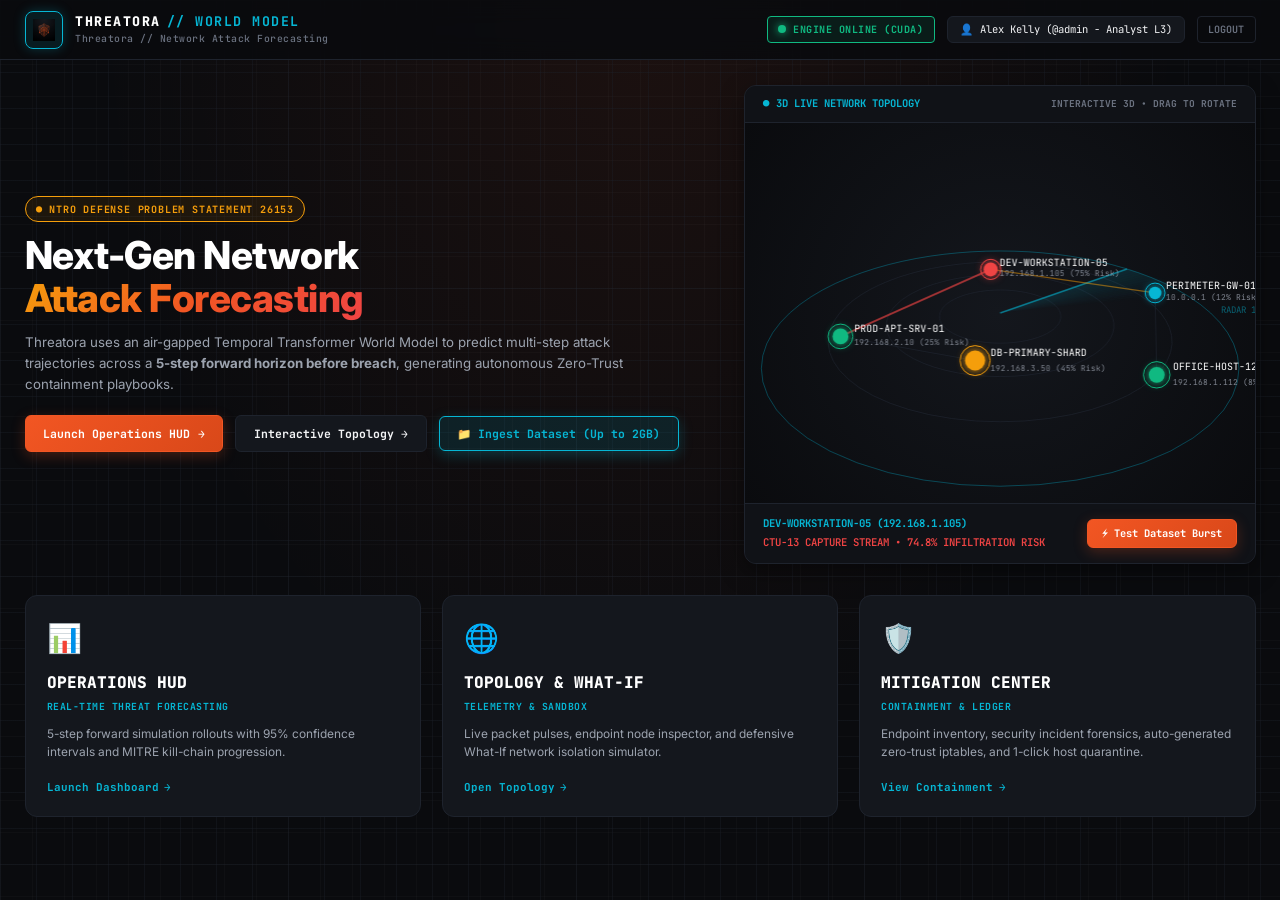
==== commit 84440270: "feat: Threatora v2 - AI World Model SOC Platform (SIH 2026)" ====
--- a/templates/index.html
+++ b/templates/index.html
@@ -68,7 +68,7 @@
         </h1>
 
         <p class="hero-subtitle">
-          Threatora uses an air-gapped Recurrent World Model to predict multi-step attack trajectories up to <strong>10 minutes prior to breach</strong>, generating autonomous Zero-Trust containment playbooks.
+          Threatora uses an air-gapped Temporal Transformer World Model to predict multi-step attack trajectories across a <strong>5-step forward horizon before breach</strong>, generating autonomous Zero-Trust containment playbooks.
         </p>
 
         <!-- Action Bar -->
@@ -138,7 +138,7 @@
           <h2 class="module-title">OPERATIONS HUD</h2>
           <div class="module-tag">REAL-TIME THREAT FORECASTING</div>
           <p class="module-desc">
-            10-minute simulation rollouts with 95% Monte Carlo confidence intervals and MITRE kill-chain progression.
+            5-step forward simulation rollouts with 95% confidence intervals and MITRE kill-chain progression.
           </p>
         </div>
         <div class="module-link">
